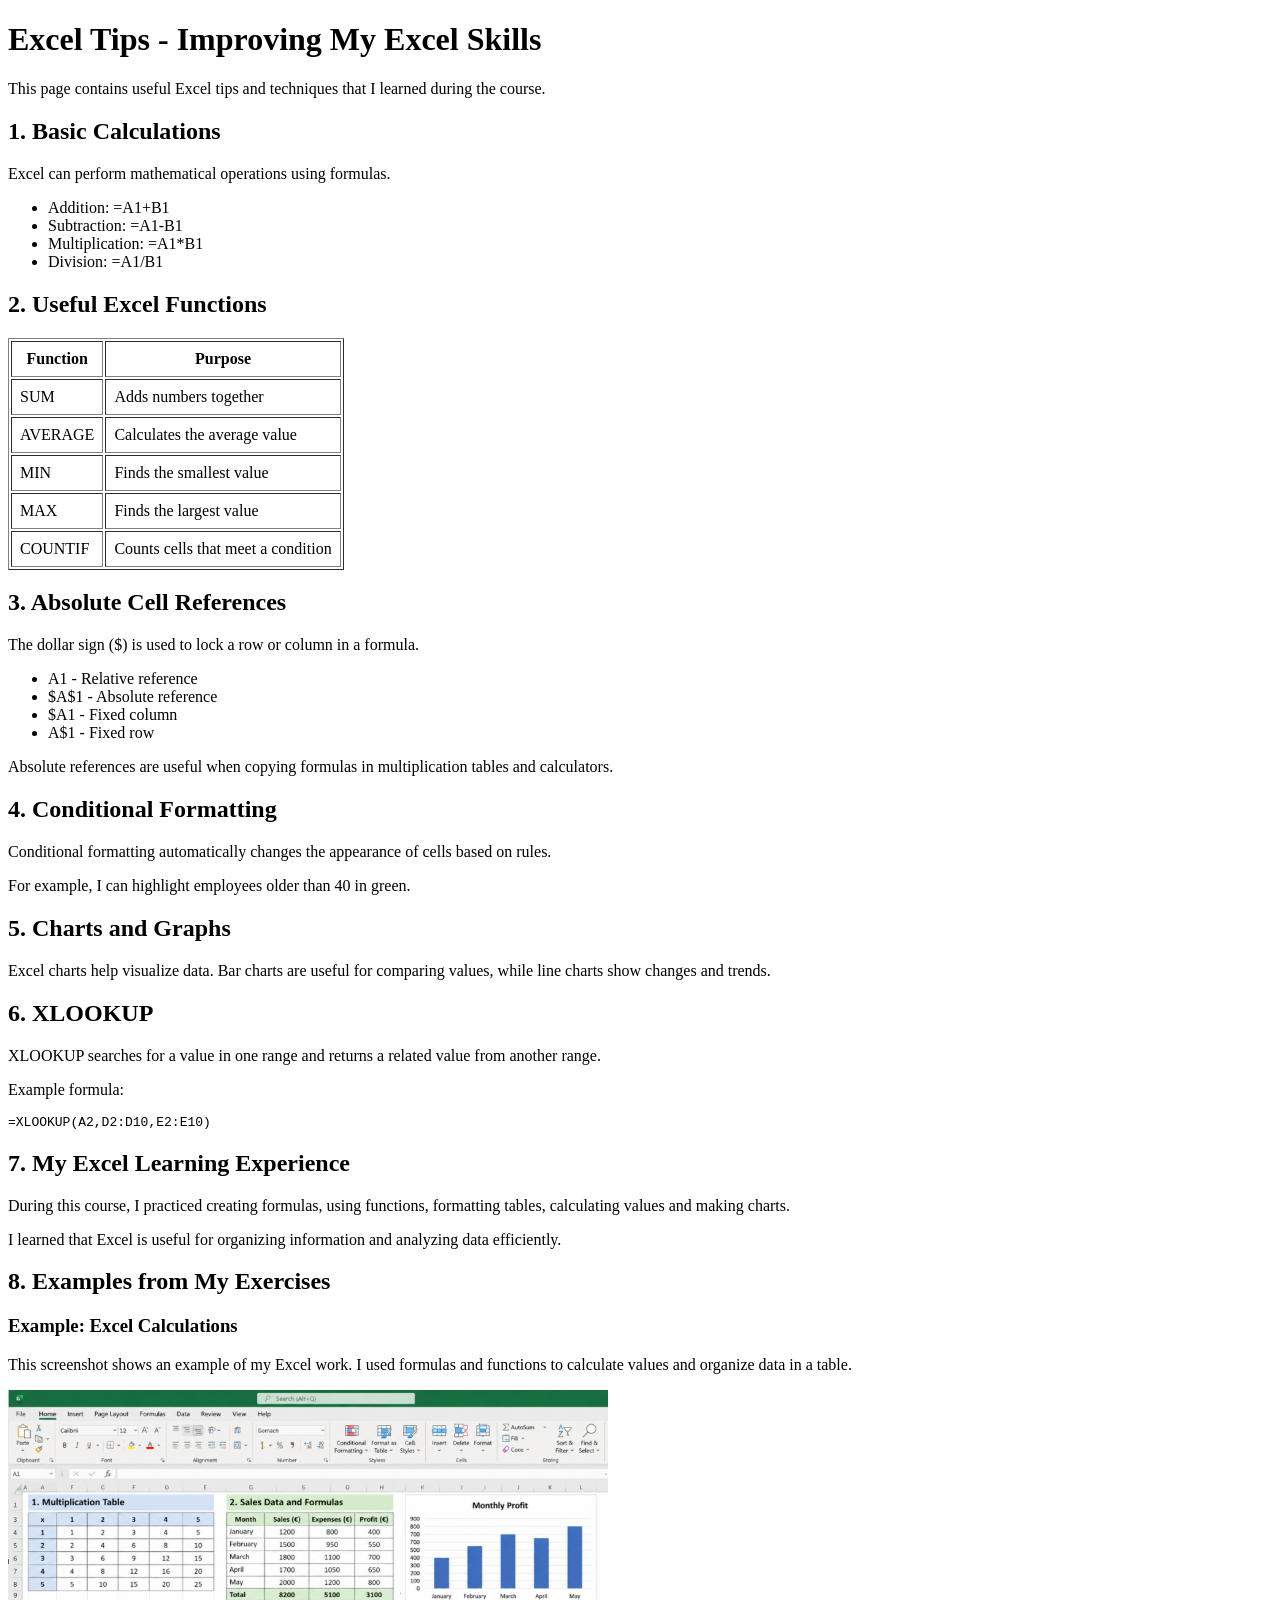
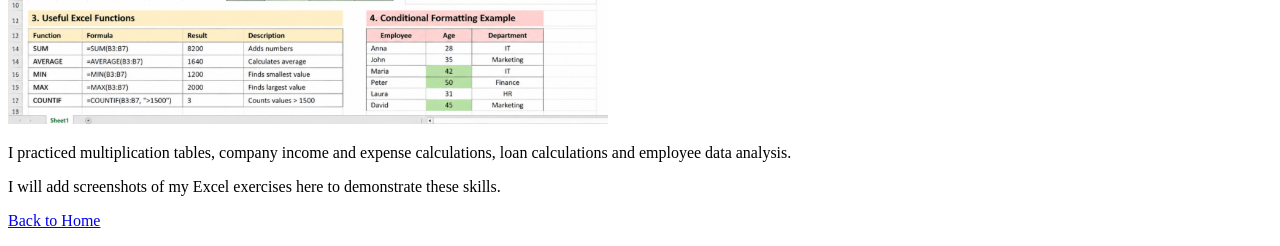
==== excel.html @ 1dd910e4 "Add Web Learning Diary pages" ====
<!DOCTYPE html>
<html lang="en">
<head>
    <meta charset="UTF-8">
    <title>Excel Tips</title>
</head>
<body>

    <h1>Excel Tips - Improving My Excel Skills</h1>

    <p>This page contains useful Excel tips and
    techniques that I learned during the course.</p>

    <h2>1. Basic Calculations</h2>
    <p>Excel can perform mathematical operations
    using formulas.</p>

    <ul>
        <li>Addition: =A1+B1</li>
        <li>Subtraction: =A1-B1</li>
        <li>Multiplication: =A1*B1</li>
        <li>Division: =A1/B1</li>
    </ul>

    <h2>2. Useful Excel Functions</h2>

    <table border="1" cellpadding="8">
        <tr>
            <th>Function</th>
            <th>Purpose</th>
        </tr>
        <tr>
            <td>SUM</td>
            <td>Adds numbers together</td>
        </tr>
        <tr>
            <td>AVERAGE</td>
            <td>Calculates the average value</td>
        </tr>
        <tr>
            <td>MIN</td>
            <td>Finds the smallest value</td>
        </tr>
        <tr>
            <td>MAX</td>
            <td>Finds the largest value</td>
        </tr>
        <tr>
            <td>COUNTIF</td>
            <td>Counts cells that meet a condition</td>
        </tr>
    </table>

    <h2>3. Absolute Cell References</h2>
    <p>The dollar sign ($) is used to lock
    a row or column in a formula.</p>

    <ul>
        <li>A1 - Relative reference</li>
        <li>$A$1 - Absolute reference</li>
        <li>$A1 - Fixed column</li>
        <li>A$1 - Fixed row</li>
    </ul>

    <p>Absolute references are useful when copying
    formulas in multiplication tables and calculators.</p>

    <h2>4. Conditional Formatting</h2>
    <p>Conditional formatting automatically changes
    the appearance of cells based on rules.</p>

    <p>For example, I can highlight employees
    older than 40 in green.</p>

    <h2>5. Charts and Graphs</h2>
    <p>Excel charts help visualize data.
    Bar charts are useful for comparing values,
    while line charts show changes and trends.</p>

    <h2>6. XLOOKUP</h2>
    <p>XLOOKUP searches for a value in one range
    and returns a related value from another range.</p>

    <p>Example formula:</p>
    <pre>=XLOOKUP(A2,D2:D10,E2:E10)</pre>

    <h2>7. My Excel Learning Experience</h2>
    <p>During this course, I practiced creating
    formulas, using functions, formatting tables,
    calculating values and making charts.</p>

    <p>I learned that Excel is useful for organizing
    information and analyzing data efficiently.</p>

    <h2>8. Examples from My Exercises</h2>
    
<h3>Example: Excel Calculations</h3>

<p>This screenshot shows an example of my Excel work.
I used formulas and functions to calculate values
and organize data in a table.</p>

<img src="images/excel-example.png"
     alt="Example of Excel calculations"
     width="600">

    <p>I practiced multiplication tables,
    company income and expense calculations,
    loan calculations and employee data analysis.</p>

    <p>I will add screenshots of my Excel
    exercises here to demonstrate these skills.</p>

    <p><a href="index.html">Back to Home</a></p>

</body>
</html>
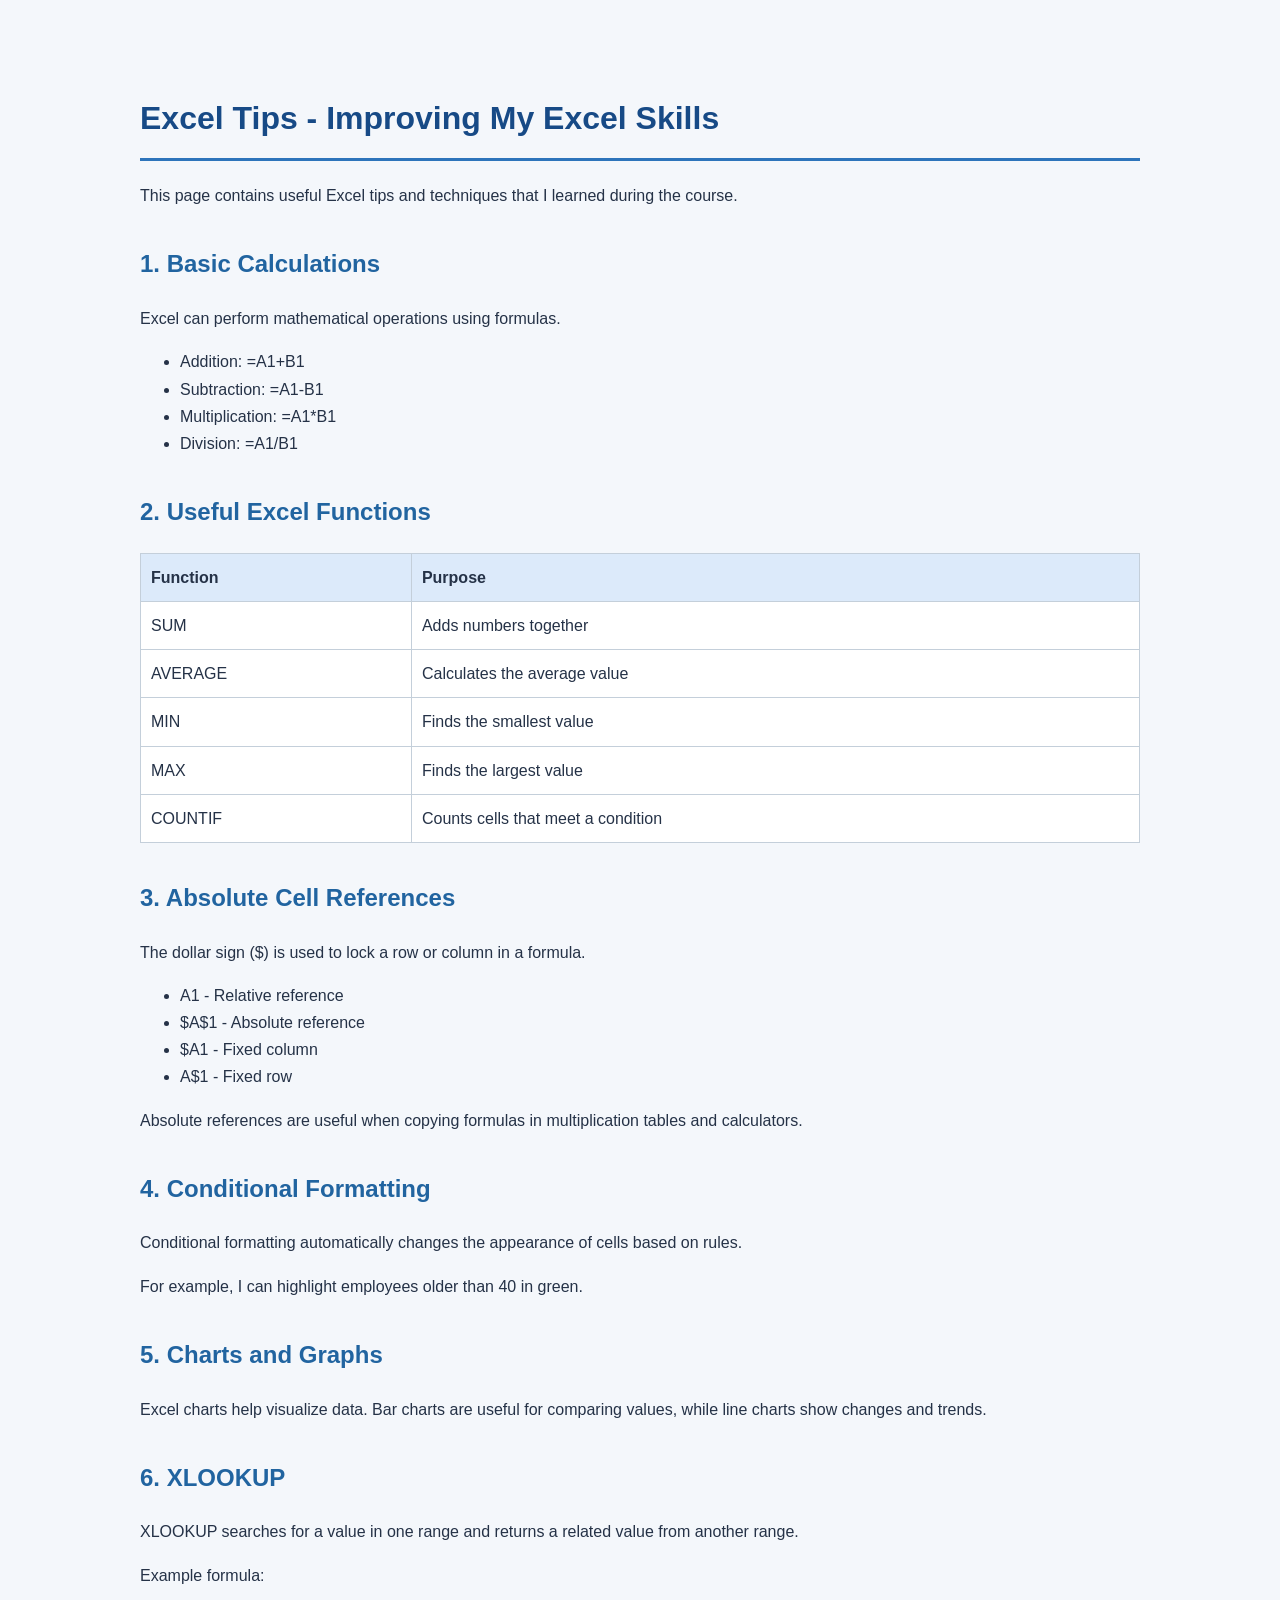
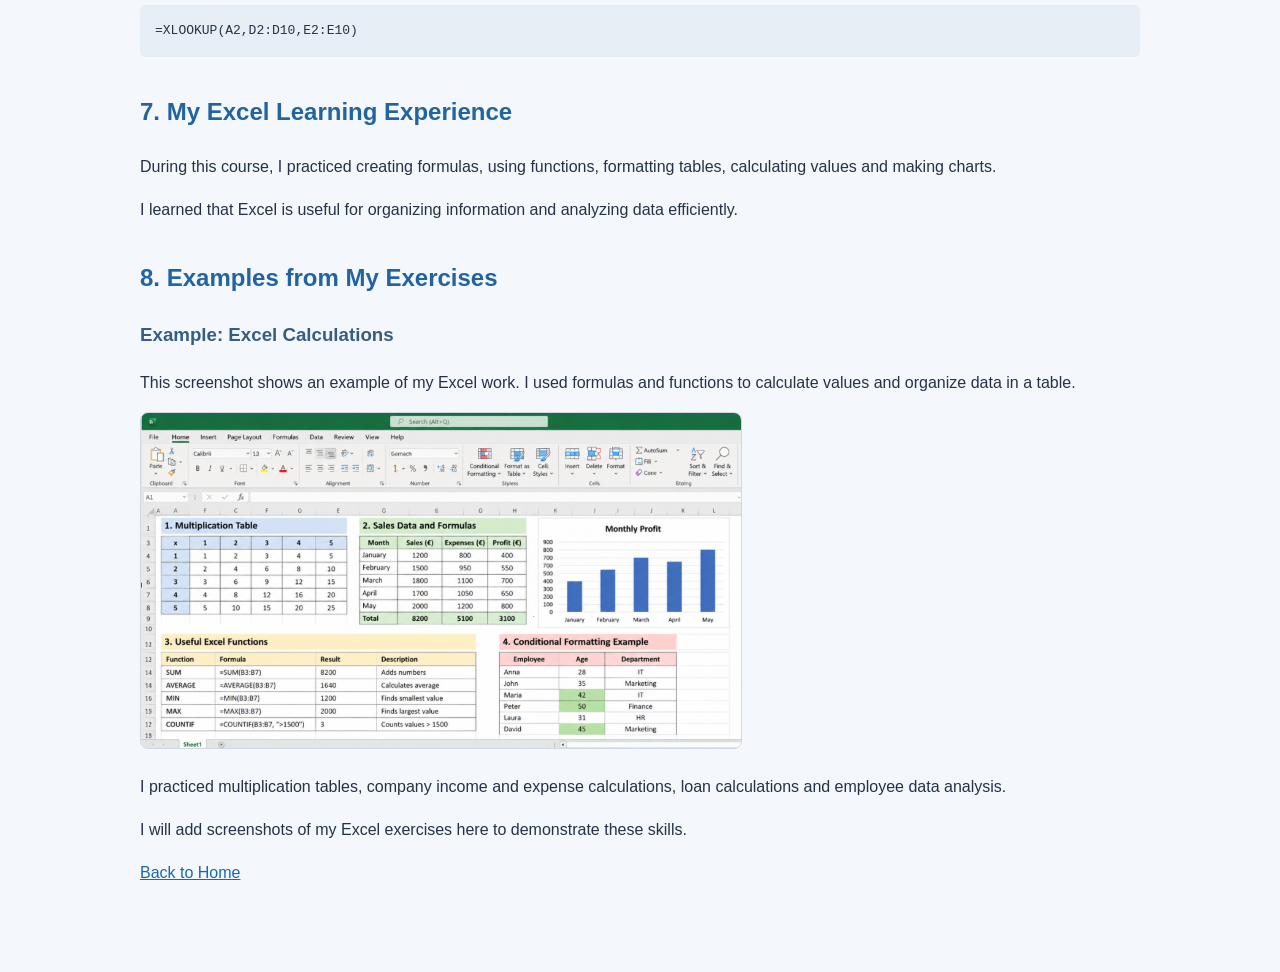
==== commit 328e8965: "Fix page styling" ====
--- a/excel.html
+++ b/excel.html
@@ -4,6 +4,7 @@
 <head>
     <meta charset="UTF-8">
     <title>Excel Tips</title>
+    <link rel="stylesheet" href="style.css">
 </head>
 <body>
 
--- a/style.css
+++ b/style.css
@@ -0,0 +1,63 @@
+
+body {
+    font-family: Arial, sans-serif;
+    background-color: #f4f7fb;
+    color: #253247;
+    max-width: 1000px;
+    margin: 40px auto;
+    padding: 30px;
+    line-height: 1.7;
+}
+
+h1 {
+    color: #174a86;
+    border-bottom: 3px solid #2d74bb;
+    padding-bottom: 12px;
+}
+
+h2 {
+    color: #2164a0;
+    margin-top: 35px;
+}
+
+h3 {
+    color: #375d83;
+}
+
+a {
+    color: #1768b3;
+}
+
+a:hover {
+    color: #e07821;
+}
+
+table {
+    border-collapse: collapse;
+    width: 100%;
+    background-color: white;
+}
+
+th, td {
+    border: 1px solid #c4cfda;
+    padding: 10px;
+    text-align: left;
+}
+
+th {
+    background-color: #dceafa;
+}
+
+img {
+    max-width: 100%;
+    height: auto;
+    border: 1px solid #d0d9e3;
+    border-radius: 8px;
+}
+
+pre {
+    background-color: #e8eef6;
+    padding: 15px;
+    border-radius: 6px;
+    overflow-x: auto;
+}
